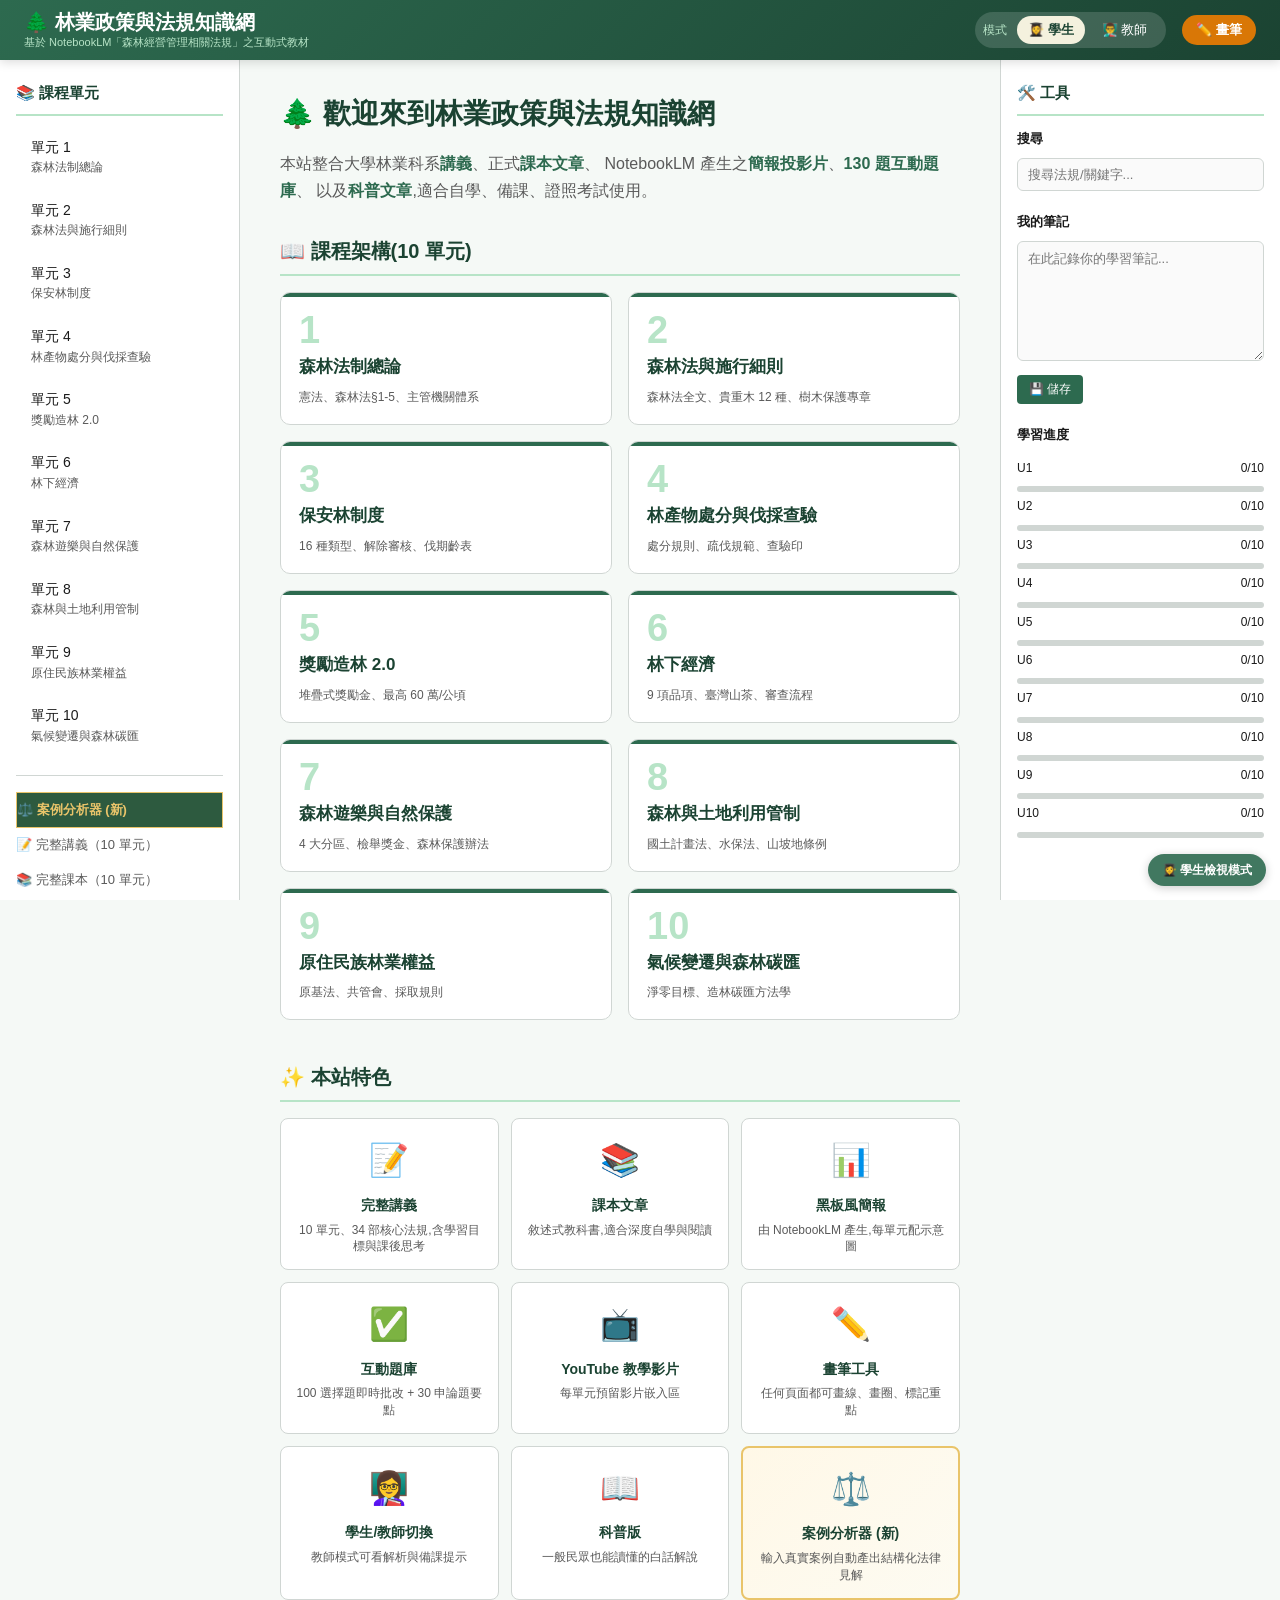
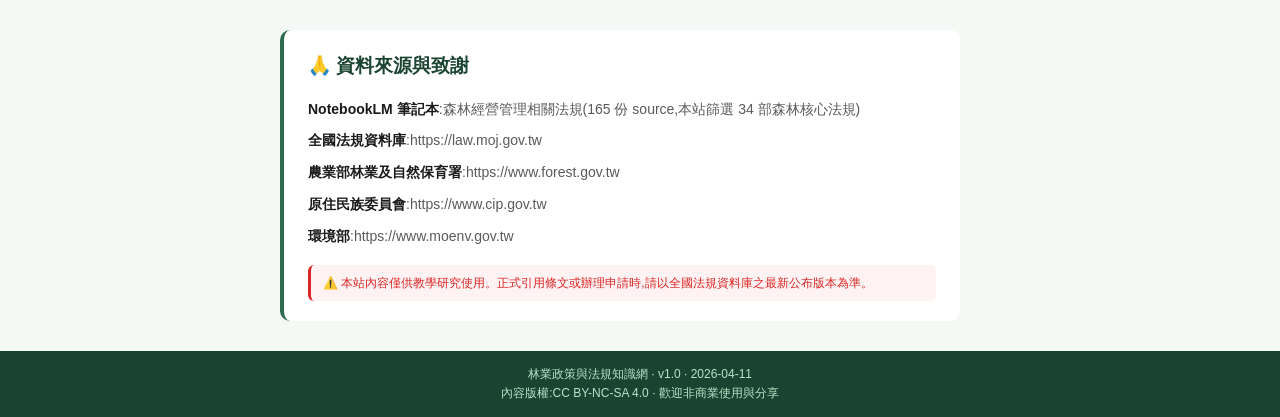
==== website/index.html @ 01d70a8e "Initial commit: 林業政策與法規知識網 10 單元互動式教材：講義、課本、簡報、影片、題庫、案例分析器 基於 NotebookLM「森林經營管理相關法規」整理" ====
<!DOCTYPE html>
<html lang="zh-Hant">
<head>
<meta charset="UTF-8">
<meta name="viewport" content="width=device-width, initial-scale=1.0">
<title>林業政策與法規知識網</title>
<link rel="stylesheet" href="assets/css/main.css?v=20260412h">
<link rel="stylesheet" href="assets/css/pen.css">
</head>
<body data-mode="student">

<!-- ========== 頂部導覽列 ========== -->
<header class="topbar">
  <div class="topbar-left">
    <h1 class="site-title">
      🌲 林業政策與法規知識網
    </h1>
    <span class="site-subtitle">基於 NotebookLM「森林經營管理相關法規」之互動式教材</span>
  </div>
  <div class="topbar-right">
    <div class="mode-switch">
      <span class="mode-label">模式</span>
      <button id="mode-student" class="mode-btn active" onclick="setMode('student')">👩‍🎓 學生</button>
      <button id="mode-teacher" class="mode-btn" onclick="setMode('teacher')">👨‍🏫 教師</button>
    </div>
    <button class="pen-toggle" onclick="togglePen()">✏️ 畫筆</button>
  </div>
</header>

<!-- ========== 三欄版面 ========== -->
<div class="layout">

  <!-- 左側:單元導覽 -->
  <aside class="sidebar-left">
    <nav>
      <h2>📚 課程單元</h2>
      <ul class="unit-list">
        <li><a href="unit-01.html" class="unit-link" data-unit="1">單元 1<br><span>森林法制總論</span></a></li>
        <li><a href="unit-02.html" class="unit-link" data-unit="2">單元 2<br><span>森林法與施行細則</span></a></li>
        <li><a href="unit-03.html" class="unit-link" data-unit="3">單元 3<br><span>保安林制度</span></a></li>
        <li><a href="unit-04.html" class="unit-link" data-unit="4">單元 4<br><span>林產物處分與伐採查驗</span></a></li>
        <li><a href="unit-05.html" class="unit-link" data-unit="5">單元 5<br><span>獎勵造林 2.0</span></a></li>
        <li><a href="unit-06.html" class="unit-link" data-unit="6">單元 6<br><span>林下經濟</span></a></li>
        <li><a href="unit-07.html" class="unit-link" data-unit="7">單元 7<br><span>森林遊樂與自然保護</span></a></li>
        <li><a href="unit-08.html" class="unit-link" data-unit="8">單元 8<br><span>森林與土地利用管制</span></a></li>
        <li><a href="unit-09.html" class="unit-link" data-unit="9">單元 9<br><span>原住民族林業權益</span></a></li>
        <li><a href="unit-10.html" class="unit-link" data-unit="10">單元 10<br><span>氣候變遷與森林碳匯</span></a></li>
      </ul>
    </nav>
    <div class="sidebar-footer">
      <a href="case-analysis.html" class="resource-link" style="background:#2d5a3f;color:#e9c46a;font-weight:700;border:1px solid #e9c46a;">⚖️ 案例分析器 (新)</a>
      <a href="reader.html?src=assets/resources/01_講義_林業政策與相關法規_完整版.md&title=📝 完整講義（10 單元）" class="resource-link">📝 完整講義（10 單元）</a>
      <a href="reader.html?src=assets/resources/02_課本文章_林業政策與相關法規_完整版.md&title=📚 完整課本（10 單元）" class="resource-link">📚 完整課本（10 單元）</a>
      <a href="reader.html?src=assets/resources/00_法規清單與架構.md&title=📋 34 部法規清單" class="resource-link">📋 34 部法規清單</a>
      <a href="reader.html?src=assets/resources/04_科普文章_森林法規入門.md&title=📖 科普文章(白話版)" class="resource-link">📖 科普文章(白話版)</a>
    </div>
  </aside>

  <!-- 中間:主要內容 -->
  <main class="content">

    <section class="hero">
      <h2>🌲 歡迎來到林業政策與法規知識網</h2>
      <p class="hero-desc">
        本站整合大學林業科系<strong>講義</strong>、正式<strong>課本文章</strong>、
        NotebookLM 產生之<strong>簡報投影片</strong>、<strong>130 題互動題庫</strong>、
        以及<strong>科普文章</strong>,適合自學、備課、證照考試使用。
      </p>

      <div class="course-overview">
        <h3>📖 課程架構(10 單元)</h3>
        <div class="unit-grid">
          <a href="unit-01.html" class="unit-card" data-unit="1">
            <div class="unit-num">1</div>
            <div class="unit-title">森林法制總論</div>
            <div class="unit-sub">憲法、森林法§1-5、主管機關體系</div>
          </a>
          <a href="unit-02.html" class="unit-card" data-unit="2">
            <div class="unit-num">2</div>
            <div class="unit-title">森林法與施行細則</div>
            <div class="unit-sub">森林法全文、貴重木 12 種、樹木保護專章</div>
          </a>
          <a href="unit-03.html" class="unit-card" data-unit="3">
            <div class="unit-num">3</div>
            <div class="unit-title">保安林制度</div>
            <div class="unit-sub">16 種類型、解除審核、伐期齡表</div>
          </a>
          <a href="unit-04.html" class="unit-card" data-unit="4">
            <div class="unit-num">4</div>
            <div class="unit-title">林產物處分與伐採查驗</div>
            <div class="unit-sub">處分規則、疏伐規範、查驗印</div>
          </a>
          <a href="unit-05.html" class="unit-card" data-unit="5">
            <div class="unit-num">5</div>
            <div class="unit-title">獎勵造林 2.0</div>
            <div class="unit-sub">堆疊式獎勵金、最高 60 萬/公頃</div>
          </a>
          <a href="unit-06.html" class="unit-card" data-unit="6">
            <div class="unit-num">6</div>
            <div class="unit-title">林下經濟</div>
            <div class="unit-sub">9 項品項、臺灣山茶、審查流程</div>
          </a>
          <a href="unit-07.html" class="unit-card" data-unit="7">
            <div class="unit-num">7</div>
            <div class="unit-title">森林遊樂與自然保護</div>
            <div class="unit-sub">4 大分區、檢舉獎金、森林保護辦法</div>
          </a>
          <a href="unit-08.html" class="unit-card" data-unit="8">
            <div class="unit-num">8</div>
            <div class="unit-title">森林與土地利用管制</div>
            <div class="unit-sub">國土計畫法、水保法、山坡地條例</div>
          </a>
          <a href="unit-09.html" class="unit-card" data-unit="9">
            <div class="unit-num">9</div>
            <div class="unit-title">原住民族林業權益</div>
            <div class="unit-sub">原基法、共管會、採取規則</div>
          </a>
          <a href="unit-10.html" class="unit-card" data-unit="10">
            <div class="unit-num">10</div>
            <div class="unit-title">氣候變遷與森林碳匯</div>
            <div class="unit-sub">淨零目標、造林碳匯方法學</div>
          </a>
        </div>
      </div>

      <div class="features">
        <h3>✨ 本站特色</h3>
        <div class="feature-grid">
          <div class="feature-card">
            <div class="feat-icon">📝</div>
            <h4>完整講義</h4>
            <p>10 單元、34 部核心法規,含學習目標與課後思考</p>
          </div>
          <div class="feature-card">
            <div class="feat-icon">📚</div>
            <h4>課本文章</h4>
            <p>敘述式教科書,適合深度自學與閱讀</p>
          </div>
          <div class="feature-card">
            <div class="feat-icon">📊</div>
            <h4>黑板風簡報</h4>
            <p>由 NotebookLM 產生,每單元配示意圖</p>
          </div>
          <div class="feature-card">
            <div class="feat-icon">✅</div>
            <h4>互動題庫</h4>
            <p>100 選擇題即時批改 + 30 申論題要點</p>
          </div>
          <div class="feature-card">
            <div class="feat-icon">📺</div>
            <h4>YouTube 教學影片</h4>
            <p>每單元預留影片嵌入區</p>
          </div>
          <div class="feature-card">
            <div class="feat-icon">✏️</div>
            <h4>畫筆工具</h4>
            <p>任何頁面都可畫線、畫圈、標記重點</p>
          </div>
          <div class="feature-card">
            <div class="feat-icon">👩‍🏫</div>
            <h4>學生/教師切換</h4>
            <p>教師模式可看解析與備課提示</p>
          </div>
          <div class="feature-card">
            <div class="feat-icon">📖</div>
            <h4>科普版</h4>
            <p>一般民眾也能讀懂的白話解說</p>
          </div>
          <a href="case-analysis.html" class="feature-card" style="text-decoration:none;color:inherit;background:linear-gradient(135deg,#fff8e7,#fdfbf2);border:2px solid #e9c46a;">
            <div class="feat-icon">⚖️</div>
            <h4>案例分析器 (新)</h4>
            <p>輸入真實案例自動產出結構化法律見解</p>
          </a>
        </div>
      </div>
    </section>

    <section class="credits">
      <h3>🙏 資料來源與致謝</h3>
      <ul>
        <li><strong>NotebookLM 筆記本</strong>:森林經營管理相關法規(165 份 source,本站篩選 34 部森林核心法規)</li>
        <li><strong>全國法規資料庫</strong>:https://law.moj.gov.tw</li>
        <li><strong>農業部林業及自然保育署</strong>:https://www.forest.gov.tw</li>
        <li><strong>原住民族委員會</strong>:https://www.cip.gov.tw</li>
        <li><strong>環境部</strong>:https://www.moenv.gov.tw</li>
      </ul>
      <p class="disclaimer">
        ⚠️ 本站內容僅供教學研究使用。正式引用條文或辦理申請時,請以全國法規資料庫之最新公布版本為準。
      </p>
    </section>
  </main>

  <!-- 右側:工具面板 -->
  <aside class="sidebar-right">
    <div class="tool-panel">
      <h3>🛠️ 工具</h3>
      <div class="tool-section">
        <h4>搜尋</h4>
        <input type="search" id="search-box" placeholder="搜尋法規/關鍵字..." oninput="searchContent(this.value)">
        <ul id="search-results"></ul>
      </div>
      <div class="tool-section">
        <h4>我的筆記</h4>
        <textarea id="user-notes" placeholder="在此記錄你的學習筆記..." rows="6"></textarea>
        <button onclick="saveNotes()" class="btn-small">💾 儲存</button>
      </div>
      <div class="tool-section">
        <h4>學習進度</h4>
        <div id="progress-display" class="progress-display">
          <!-- 由 JS 填入 -->
        </div>
      </div>
    </div>
  </aside>
</div>

<!-- ========== 畫筆工具 Canvas (固定浮層) ========== -->
<canvas id="pen-canvas" class="pen-canvas hidden"></canvas>
<div id="pen-toolbar" class="pen-toolbar hidden">
  <button class="pen-color" style="background:#000" onclick="setPenColor('#000000')" title="黑色"></button>
  <button class="pen-color" style="background:#d32f2f" onclick="setPenColor('#d32f2f')" title="紅色"></button>
  <button class="pen-color" style="background:#1976d2" onclick="setPenColor('#1976d2')" title="藍色"></button>
  <button class="pen-color" style="background:#388e3c" onclick="setPenColor('#388e3c')" title="綠色"></button>
  <button class="pen-color highlight" style="background:#fff176" onclick="setPenColor('#fff176',true)" title="螢光黃"></button>
  <input type="range" id="pen-width" min="1" max="20" value="3" onchange="setPenWidth(this.value)" title="筆粗">
  <button onclick="clearCanvas()" title="清除">🗑️</button>
  <button onclick="togglePen()" title="關閉畫筆">❌</button>
</div>

<!-- ========== Footer ========== -->
<footer class="footer">
  <p>林業政策與法規知識網 · v1.0 · 2026-04-11</p>
  <p>內容版權:CC BY-NC-SA 4.0 · 歡迎非商業使用與分享</p>
</footer>

<script src="assets/js/main.js"></script>
<script src="assets/js/pen.js"></script>
<script src="assets/js/notes.js?v=20260412h"></script>
</body>
</html>
---- website/assets/css/main.css ----
/* ========================================
   林業政策與法規知識網 - 主樣式
   版本:v1.0 · 2026-04-11
   ======================================== */

:root {
  /* 色彩系統 - 森林主題 */
  --forest-dark: #1b4332;
  --forest-main: #2d6a4f;
  --forest-mid: #52b788;
  --forest-light: #b7e4c7;
  --forest-bg: #f5f9f6;

  /* 黑板風(給簡報用) */
  --blackboard-bg: #1e3a2f;
  --chalk-white: #f4f1de;
  --chalk-yellow: #e9c46a;

  /* 中性色 */
  --text-main: #1a1a1a;
  --text-muted: #5a5a5a;
  --border: #d0d6d3;
  --card-bg: #ffffff;
  --shadow: 0 2px 8px rgba(0, 0, 0, 0.08);

  /* 功能色 */
  --accent: #d97706;
  --danger: #dc2626;
  --success: #16a34a;
  --info: #2563eb;

  /* 版面 */
  --sidebar-width: 240px;
  --right-width: 280px;
  --topbar-height: 60px;
  --footer-height: 50px;
}

/* ========== 全域重置 ========== */
* {
  margin: 0;
  padding: 0;
  box-sizing: border-box;
}

html, body {
  font-family: "Noto Sans TC", "PingFang TC", "Microsoft JhengHei", sans-serif;
  font-size: 16px;
  line-height: 1.7;
  color: var(--text-main);
  background: var(--forest-bg);
  scroll-behavior: smooth;
}

a {
  color: var(--forest-main);
  text-decoration: none;
  transition: color 0.2s;
}

a:hover {
  color: var(--forest-dark);
  text-decoration: underline;
}

/* ========== 頂部導覽列 ========== */
.topbar {
  position: fixed;
  top: 0;
  left: 0;
  right: 0;
  height: var(--topbar-height);
  background: linear-gradient(135deg, var(--forest-main) 0%, var(--forest-dark) 100%);
  color: white;
  display: flex;
  align-items: center;
  justify-content: space-between;
  padding: 0 24px;
  z-index: 100;
  box-shadow: 0 2px 10px rgba(0, 0, 0, 0.15);
}

.topbar-left {
  display: flex;
  flex-direction: column;
  line-height: 1.2;
}

.site-title {
  font-size: 20px;
  font-weight: 700;
  color: white;
}

.site-subtitle {
  font-size: 11px;
  color: var(--forest-light);
  margin-top: 2px;
}

.home-btn {
  display: inline-flex;
  align-items: center;
  gap: 4px;
  padding: 6px 14px;
  background: rgba(255,255,255,0.15);
  color: #ffffff;
  border: 1px solid rgba(233,196,106,0.4);
  border-radius: 6px;
  font-size: 14px;
  font-weight: 600;
  text-decoration: none;
  cursor: pointer;
  transition: background 0.2s, border-color 0.2s;
}
.home-btn:hover {
  background: rgba(233,196,106,0.25);
  border-color: #e9c46a;
  color: #fff;
}

.topbar-right {
  display: flex;
  align-items: center;
  gap: 16px;
}

.mode-switch {
  display: flex;
  align-items: center;
  gap: 6px;
  background: rgba(255, 255, 255, 0.15);
  padding: 4px 8px;
  border-radius: 20px;
}

.mode-label {
  font-size: 12px;
  color: var(--forest-light);
  margin-right: 4px;
}

.mode-btn {
  background: transparent;
  color: white;
  border: 1px solid transparent;
  padding: 4px 10px;
  border-radius: 14px;
  font-size: 13px;
  cursor: pointer;
  transition: all 0.2s;
}

.mode-btn.active {
  background: var(--chalk-white);
  color: var(--forest-dark);
  font-weight: 700;
}

.pen-toggle {
  background: var(--accent);
  color: white;
  border: none;
  padding: 6px 14px;
  border-radius: 20px;
  font-size: 13px;
  font-weight: 600;
  cursor: pointer;
  transition: transform 0.15s;
}

.pen-toggle:hover {
  transform: translateY(-1px);
}

/* ========== 三欄版面 ========== */
.layout {
  display: grid;
  grid-template-columns: var(--sidebar-width) 1fr var(--right-width);
  margin-top: var(--topbar-height);
  min-height: calc(100vh - var(--topbar-height) - var(--footer-height));
}

/* ========== 左側:單元導覽 ========== */
.sidebar-left {
  background: white;
  border-right: 1px solid var(--border);
  padding: 20px 16px;
  position: sticky;
  top: var(--topbar-height);
  height: calc(100vh - var(--topbar-height));
  overflow-y: auto;
}

.sidebar-left h2 {
  font-size: 15px;
  color: var(--forest-dark);
  margin-bottom: 12px;
  padding-bottom: 8px;
  border-bottom: 2px solid var(--forest-light);
}

.unit-list {
  list-style: none;
}

.unit-link {
  display: block;
  padding: 10px 12px;
  margin-bottom: 4px;
  border-radius: 6px;
  color: var(--text-main);
  font-size: 14px;
  line-height: 1.4;
  transition: all 0.15s;
  border-left: 3px solid transparent;
}

.unit-link:hover {
  background: var(--forest-light);
  color: var(--forest-dark);
  border-left-color: var(--forest-main);
  text-decoration: none;
}

.unit-link.active {
  background: var(--forest-main);
  color: white;
  border-left-color: var(--chalk-yellow);
  font-weight: 600;
}

.unit-link span {
  font-size: 12px;
  color: var(--text-muted);
  font-weight: 400;
}

.unit-link.active span {
  color: var(--forest-light);
}

.sidebar-footer {
  margin-top: 20px;
  padding-top: 16px;
  border-top: 1px solid var(--border);
}

.resource-link {
  display: block;
  font-size: 13px;
  padding: 6px 0;
  color: var(--text-muted);
}

/* ========== 中間:主要內容 ========== */
.content {
  padding: 30px 40px;
  max-width: 100%;
  overflow-x: hidden;
}

.hero h2 {
  font-size: 28px;
  color: var(--forest-dark);
  margin-bottom: 12px;
}

.hero-desc {
  font-size: 16px;
  color: var(--text-muted);
  margin-bottom: 30px;
  max-width: 800px;
}

.hero-desc strong {
  color: var(--forest-main);
}

/* 單元卡片網格 */
.course-overview h3 {
  font-size: 20px;
  color: var(--forest-dark);
  margin-bottom: 16px;
  padding-bottom: 6px;
  border-bottom: 2px solid var(--forest-light);
}

.unit-grid {
  display: grid;
  grid-template-columns: repeat(auto-fill, minmax(230px, 1fr));
  gap: 16px;
  margin-bottom: 40px;
}

.unit-card {
  background: var(--card-bg);
  border: 1px solid var(--border);
  border-radius: 10px;
  padding: 18px;
  text-decoration: none;
  color: var(--text-main);
  transition: all 0.2s;
  position: relative;
  overflow: hidden;
}

.unit-card::before {
  content: "";
  position: absolute;
  top: 0;
  left: 0;
  right: 0;
  height: 4px;
  background: var(--forest-main);
}

.unit-card:hover {
  transform: translateY(-3px);
  box-shadow: 0 6px 16px rgba(45, 106, 79, 0.2);
  text-decoration: none;
}

.unit-num {
  font-size: 38px;
  font-weight: 900;
  color: var(--forest-light);
  line-height: 1;
}

.unit-title {
  font-size: 17px;
  font-weight: 700;
  color: var(--forest-dark);
  margin-top: 4px;
}

.unit-sub {
  font-size: 12px;
  color: var(--text-muted);
  margin-top: 6px;
  line-height: 1.5;
}

/* 特色功能 */
.features h3 {
  font-size: 20px;
  color: var(--forest-dark);
  margin-bottom: 16px;
  padding-bottom: 6px;
  border-bottom: 2px solid var(--forest-light);
}

.feature-grid {
  display: grid;
  grid-template-columns: repeat(auto-fill, minmax(180px, 1fr));
  gap: 12px;
  margin-bottom: 30px;
}

.feature-card {
  background: var(--card-bg);
  border-radius: 8px;
  padding: 14px;
  text-align: center;
  border: 1px solid var(--border);
}

.feat-icon {
  font-size: 32px;
  margin-bottom: 6px;
}

.feature-card h4 {
  font-size: 14px;
  color: var(--forest-dark);
  margin-bottom: 4px;
}

.feature-card p {
  font-size: 12px;
  color: var(--text-muted);
  line-height: 1.4;
}

/* Credits 區塊 */
.credits {
  background: white;
  border-radius: 10px;
  padding: 20px 24px;
  margin-top: 20px;
  border-left: 4px solid var(--forest-main);
}

.credits h3 {
  color: var(--forest-dark);
  margin-bottom: 12px;
}

.credits ul {
  list-style: none;
  margin-bottom: 12px;
}

.credits li {
  padding: 4px 0;
  font-size: 14px;
  color: var(--text-muted);
}

.credits strong {
  color: var(--text-main);
}

.disclaimer {
  font-size: 12px;
  color: var(--danger);
  padding: 8px 12px;
  background: #fef2f2;
  border-radius: 6px;
  border-left: 3px solid var(--danger);
}

/* ========== 右側:工具面板 ========== */
.sidebar-right {
  background: white;
  border-left: 1px solid var(--border);
  padding: 20px 16px;
  position: sticky;
  top: var(--topbar-height);
  height: calc(100vh - var(--topbar-height));
  overflow-y: auto;
}

.tool-panel h3 {
  font-size: 15px;
  color: var(--forest-dark);
  margin-bottom: 12px;
  padding-bottom: 8px;
  border-bottom: 2px solid var(--forest-light);
}

.tool-section {
  margin-bottom: 20px;
}

.tool-section h4 {
  font-size: 13px;
  color: var(--text-main);
  margin-bottom: 8px;
}

#search-box,
#user-notes {
  width: 100%;
  padding: 8px 10px;
  border: 1px solid var(--border);
  border-radius: 6px;
  font-family: inherit;
  font-size: 13px;
  background: #fafafa;
}

#search-box:focus,
#user-notes:focus {
  outline: none;
  border-color: var(--forest-main);
  background: white;
}

#user-notes {
  resize: vertical;
  min-height: 120px;
}

#search-results {
  list-style: none;
  margin-top: 8px;
}

#search-results li {
  padding: 6px;
  font-size: 12px;
  border-bottom: 1px dashed var(--border);
}

.btn-small {
  background: var(--forest-main);
  color: white;
  border: none;
  padding: 6px 12px;
  border-radius: 4px;
  font-size: 12px;
  cursor: pointer;
  margin-top: 6px;
}

.btn-small:hover {
  background: var(--forest-dark);
}

.progress-display {
  font-size: 12px;
}

.progress-item {
  display: flex;
  align-items: center;
  justify-content: space-between;
  padding: 4px 0;
}

.progress-bar {
  height: 6px;
  background: var(--border);
  border-radius: 3px;
  overflow: hidden;
  margin-top: 4px;
}

.progress-fill {
  height: 100%;
  background: var(--forest-main);
  transition: width 0.3s;
}

/* ========== 教師模式 ========== */
body[data-mode="teacher"] .teacher-only {
  display: block;
}

body[data-mode="student"] .teacher-only {
  display: none;
}

.teacher-only {
  background: #fef3c7;
  border-left: 4px solid var(--accent);
  padding: 12px 16px;
  margin: 16px 0;
  border-radius: 4px;
}

.teacher-only::before {
  content: "👨‍🏫 教師備註:";
  font-weight: 700;
  color: var(--accent);
  display: block;
  margin-bottom: 4px;
}

/* ---------- 後臺管理元件(僅教師可見/可用)---------- */
/* .teacher-edit: 只有教師模式才顯示的「編輯/上傳/管理」元件 */
body[data-mode="student"] .teacher-edit,
body[data-mode="student"] .teacher-edit-inline {
  display: none !important;
}
body[data-mode="teacher"] .teacher-edit {
  display: block;
}
body[data-mode="teacher"] .teacher-edit-inline {
  display: inline-flex;
}

/* .student-note: 學生模式下顯示,教師模式下隱藏(例如「請切換至教師模式」提示)*/
body[data-mode="teacher"] .student-note {
  display: none;
}
body[data-mode="student"] .student-note {
  display: block;
}

/* 教師後臺卡片外框 */
.teacher-edit {
  background: linear-gradient(135deg, rgba(233, 196, 106, 0.12), rgba(30, 58, 47, 0.05));
  border: 1px dashed #d4a841;
  border-radius: 10px;
  padding: 16px 18px;
  margin: 14px 0;
  position: relative;
}
.teacher-edit::before {
  content: "🛠️ 教師後臺管理";
  display: block;
  font-size: 12px;
  font-weight: 700;
  color: #8a5a10;
  margin-bottom: 10px;
  letter-spacing: 1px;
}

/* 學生提示訊息 */
.student-note {
  background: #e8f5e9;
  border-left: 4px solid #2d6a4f;
  padding: 10px 14px;
  color: #1e3a2f;
  font-size: 14px;
  border-radius: 4px;
  margin: 12px 0;
}
.student-note::before {
  content: "👩‍🎓 學生檢視模式:";
  font-weight: 700;
  color: #2d6a4f;
  margin-right: 6px;
}

/* 學生模式下,disable 所有可編輯控制項(保險措施)*/
body[data-mode="student"] input[type="text"].teacher-input,
body[data-mode="student"] textarea.teacher-input,
body[data-mode="student"] button.teacher-btn {
  pointer-events: none;
  opacity: 0.5;
  cursor: not-allowed;
}

/* 教師模式徽章(右下角浮動提示)*/
body[data-mode="teacher"]::after {
  content: "🛠️ 教師模式";
  position: fixed;
  right: 14px;
  bottom: 14px;
  background: #e9c46a;
  color: #1e3a2f;
  padding: 6px 14px;
  border-radius: 20px;
  font-size: 12px;
  font-weight: 700;
  box-shadow: 0 2px 10px rgba(0, 0, 0, 0.2);
  z-index: 9999;
  pointer-events: none;
}
body[data-mode="student"]::after {
  content: "👩‍🎓 學生檢視模式";
  position: fixed;
  right: 14px;
  bottom: 14px;
  background: rgba(45, 106, 79, 0.9);
  color: #fff;
  padding: 6px 14px;
  border-radius: 20px;
  font-size: 12px;
  font-weight: 600;
  box-shadow: 0 2px 10px rgba(0, 0, 0, 0.2);
  z-index: 9999;
  pointer-events: none;
}

/* ========== 單元頁面共用樣式 ========== */
.unit-header {
  background: linear-gradient(135deg, var(--forest-main) 0%, var(--forest-dark) 100%);
  color: white;
  padding: 30px 40px;
  margin: -30px -40px 30px -40px;
  border-radius: 0 0 12px 12px;
}

.unit-header h1 {
  font-size: 28px;
  margin-bottom: 8px;
}

.unit-header .unit-subtitle {
  font-size: 15px;
  color: var(--forest-light);
}

/* 內容分頁標籤 */
.tabs {
  display: flex;
  border-bottom: 2px solid var(--border);
  margin-bottom: 24px;
  gap: 2px;
}

.tab-btn {
  background: transparent;
  border: none;
  padding: 12px 24px;
  font-size: 15px;
  font-weight: 600;
  color: var(--text-muted);
  cursor: pointer;
  border-bottom: 3px solid transparent;
  margin-bottom: -2px;
  transition: all 0.2s;
}

.tab-btn:hover {
  color: var(--forest-main);
}

.tab-btn.active {
  color: var(--forest-dark);
  border-bottom-color: var(--forest-main);
}

.tab-content {
  display: none;
  padding: 20px 0;
}

.tab-content.active {
  display: block;
}

/* 內容文字 */
.lecture-body h1,
.lecture-body h2,
.lecture-body h3,
.lecture-body h4 {
  color: var(--forest-dark);
  margin: 20px 0 12px 0;
}

.lecture-body h2 {
  font-size: 22px;
  border-bottom: 2px solid var(--forest-light);
  padding-bottom: 4px;
}

.lecture-body h3 {
  font-size: 18px;
}

.lecture-body h4 {
  font-size: 15px;
}

.lecture-body p {
  margin: 12px 0;
}

.lecture-body ul,
.lecture-body ol {
  padding-left: 24px;
  margin: 12px 0;
}

.lecture-body li {
  margin: 6px 0;
}

.lecture-body strong {
  color: var(--forest-dark);
}

.lecture-body table {
  border-collapse: collapse;
  width: 100%;
  margin: 16px 0;
  font-size: 14px;
  background: white;
}

.lecture-body th {
  background: var(--forest-main);
  color: white;
  padding: 10px;
  text-align: left;
  border: 1px solid var(--forest-dark);
}

.lecture-body td {
  padding: 8px 10px;
  border: 1px solid var(--border);
}

.lecture-body tr:nth-child(even) td {
  background: var(--forest-bg);
}

/* YouTube 影片嵌入區 */
.video-section {
  background: white;
  border-radius: 10px;
  padding: 20px;
  margin: 20px 0;
  border: 1px solid var(--border);
}

.video-section h3 {
  color: var(--forest-dark);
  margin-bottom: 12px;
}

.video-placeholder {
  aspect-ratio: 16 / 9;
  background: #2a2a2a;
  border-radius: 6px;
  display: flex;
  align-items: center;
  justify-content: center;
  color: #999;
  font-size: 16px;
  position: relative;
  border: 2px dashed #444;
}

.video-placeholder::before {
  content: "📺";
  font-size: 64px;
  margin-right: 12px;
}

.video-iframe {
  width: 100%;
  aspect-ratio: 16 / 9;
  border: none;
  border-radius: 6px;
}

.video-list {
  margin-top: 12px;
}

.video-item {
  display: flex;
  align-items: center;
  gap: 10px;
  padding: 8px;
  background: #fafafa;
  border-radius: 6px;
  margin-bottom: 6px;
  font-size: 13px;
}

.video-item input {
  flex: 1;
  padding: 6px;
  border: 1px solid var(--border);
  border-radius: 4px;
}

/* 簡報區 */
.slide-section {
  background: white;
  border-radius: 10px;
  padding: 20px;
  margin: 20px 0;
  border: 1px solid var(--border);
}

.slide-section h3 {
  color: var(--forest-dark);
  margin-bottom: 12px;
}

.slide-status {
  padding: 12px 16px;
  background: #fef3c7;
  border-radius: 6px;
  font-size: 14px;
  color: var(--text-muted);
  text-align: center;
  border: 2px dashed var(--accent);
}

/* 簡報已就緒狀態 */
.slide-status.slide-ready {
  background: #e7f5ea;
  color: var(--forest-dark);
  border: 2px solid var(--forest-main);
  font-weight: 600;
}

/* 簡報下載卡片 */
.slide-card {
  display: flex;
  align-items: center;
  gap: 16px;
  margin-top: 16px;
  padding: 18px 20px;
  background: linear-gradient(135deg, #1e3a2f 0%, #2d6a4f 100%);
  color: #f4f1de;
  border-radius: 10px;
  box-shadow: 0 4px 12px rgba(0, 0, 0, 0.15);
}

.slide-card-icon {
  font-size: 42px;
  line-height: 1;
  flex-shrink: 0;
}

.slide-card-info {
  flex: 1;
  min-width: 0;
}

.slide-card-title {
  font-size: 16px;
  font-weight: 700;
  color: #f4f1de;
  margin-bottom: 4px;
}

.slide-card-meta {
  font-size: 12px;
  color: #e9c46a;
  opacity: 0.9;
}

.slide-download-btn {
  flex-shrink: 0;
  background: #e9c46a !important;
  color: #1e3a2f !important;
  border: none !important;
  font-weight: 700 !important;
  text-decoration: none !important;
  padding: 10px 20px !important;
  border-radius: 6px !important;
  transition: transform 0.15s, box-shadow 0.15s;
}

.slide-download-btn:hover {
  transform: translateY(-2px);
  box-shadow: 0 4px 10px rgba(0, 0, 0, 0.2);
}

.slide-tip {
  margin-top: 12px;
  font-size: 13px;
  color: var(--text-muted);
  padding: 8px 12px;
  background: #f8f9f6;
  border-left: 3px solid var(--forest-main);
  border-radius: 4px;
}

@media (max-width: 600px) {
  .slide-card {
    flex-direction: column;
    text-align: center;
  }
}

/* ================================================================
 * 內嵌 PDF 簡報播放器(PDF.js)
 * ================================================================ */
.slide-viewer {
  margin-top: 20px;
  background: #0f2118;
  border-radius: 12px;
  padding: 16px;
  box-shadow: 0 6px 20px rgba(0, 0, 0, 0.18);
  position: relative;
}

.slide-viewer-stage {
  position: relative;
  width: 100%;
  aspect-ratio: 16 / 9;
  display: flex;
  align-items: center;
  justify-content: center;
  background: #1e3a2f;
  border-radius: 8px;
  padding: 0;
  overflow: hidden;
}

#slide-canvas {
  display: block;
  max-width: 100%;
  max-height: 100%;
  width: auto;
  height: auto;
  border-radius: 4px;
  background: #1e3a2f;
  box-shadow: 0 2px 10px rgba(0, 0, 0, 0.3);
}

.slide-loading {
  position: absolute;
  top: 50%;
  left: 50%;
  transform: translate(-50%, -50%);
  color: #e9c46a;
  font-size: 15px;
  text-align: center;
  padding: 20px;
  background: rgba(30, 58, 47, 0.85);
  border-radius: 8px;
  border: 1px dashed #e9c46a;
}

.slide-toolbar {
  display: flex;
  align-items: center;
  justify-content: space-between;
  gap: 10px;
  margin-top: 12px;
  padding: 10px 14px;
  background: #1e3a2f;
  border-radius: 8px;
  color: #f4f1de;
  flex-wrap: wrap;
}

.slide-toolbar-nav {
  display: flex;
  align-items: center;
  gap: 6px;
}

.slide-nav-btn {
  background: #e9c46a;
  color: #1e3a2f;
  border: none;
  padding: 8px 14px;
  border-radius: 6px;
  font-weight: 700;
  font-size: 14px;
  cursor: pointer;
  transition: transform 0.1s, box-shadow 0.15s, opacity 0.15s;
  font-family: inherit;
}

.slide-nav-btn:hover:not(:disabled) {
  transform: translateY(-1px);
  box-shadow: 0 3px 8px rgba(0, 0, 0, 0.25);
}

.slide-nav-btn:active:not(:disabled) {
  transform: translateY(0);
}

.slide-nav-btn:disabled {
  opacity: 0.35;
  cursor: not-allowed;
}

.slide-nav-btn.icon-only {
  padding: 8px 10px;
  font-size: 13px;
}

.slide-pager {
  font-size: 15px;
  font-weight: 700;
  color: #f4f1de;
  letter-spacing: 1px;
  min-width: 80px;
  text-align: center;
}

.slide-pager #slide-page-cur {
  color: #e9c46a;
  font-size: 18px;
}

.slide-shortcut-hint {
  font-size: 11px;
  color: #9ab0a1;
  text-align: center;
  margin-top: 8px;
  letter-spacing: 0.5px;
}

.slide-shortcut-hint kbd {
  background: #2d6a4f;
  color: #f4f1de;
  padding: 1px 6px;
  border-radius: 3px;
  font-size: 10px;
  border: 1px solid #3d7a5f;
  margin: 0 2px;
}

@media (max-width: 600px) {
  .slide-toolbar {
    flex-direction: column;
  }
}

/* 題庫區 */
.quiz-section {
  background: white;
  border-radius: 10px;
  padding: 20px;
  margin: 20px 0;
  border: 1px solid var(--border);
}

.quiz-section h3 {
  color: var(--forest-dark);
  margin-bottom: 16px;
}

.question {
  background: var(--forest-bg);
  border-radius: 8px;
  padding: 16px 20px;
  margin-bottom: 16px;
  border-left: 4px solid var(--forest-main);
}

.question-text {
  font-weight: 600;
  margin-bottom: 12px;
  color: var(--text-main);
}

.question-options {
  list-style: none;
  padding: 0;
}

.question-options li {
  padding: 8px 12px;
  margin: 4px 0;
  background: white;
  border: 1px solid var(--border);
  border-radius: 6px;
  cursor: pointer;
  transition: all 0.15s;
  font-size: 14px;
}

.question-options li:hover {
  background: var(--forest-light);
  border-color: var(--forest-main);
}

.question-options li.selected {
  background: var(--info);
  color: white;
  border-color: var(--info);
}

.question-options li.correct {
  background: var(--success);
  color: white;
  border-color: var(--success);
}

.question-options li.wrong {
  background: var(--danger);
  color: white;
  border-color: var(--danger);
}

.question-explain {
  margin-top: 12px;
  padding: 12px;
  background: #e0f2fe;
  border-left: 3px solid var(--info);
  font-size: 13px;
  color: var(--text-main);
  border-radius: 4px;
  display: none;
}

.question.answered .question-explain {
  display: block;
}

.essay-question {
  background: #fef3c7;
  border-radius: 8px;
  padding: 16px 20px;
  margin-bottom: 16px;
  border-left: 4px solid var(--accent);
}

.essay-points {
  margin-top: 10px;
  padding: 12px;
  background: white;
  border-radius: 4px;
  font-size: 13px;
}

.essay-points ul {
  padding-left: 20px;
}

body[data-mode="student"] .essay-points {
  display: none;
}

.quiz-summary {
  background: var(--forest-light);
  padding: 16px 20px;
  border-radius: 8px;
  margin-top: 20px;
  text-align: center;
  font-size: 16px;
  font-weight: 600;
  color: var(--forest-dark);
}

/* ========== Footer ========== */
.footer {
  background: var(--forest-dark);
  color: var(--forest-light);
  text-align: center;
  padding: 14px 20px;
  font-size: 12px;
  line-height: 1.6;
}

/* ========== RWD ========== */
@media (max-width: 1100px) {
  .layout {
    grid-template-columns: var(--sidebar-width) 1fr;
  }
  .sidebar-right {
    display: none;
  }
}

@media (max-width: 760px) {
  .layout {
    grid-template-columns: 1fr;
  }
  .sidebar-left {
    display: none;
  }
  .content {
    padding: 20px;
  }
  .site-subtitle {
    display: none;
  }
}

/* ================================================================
 * 筆記儲存對話框(notes.js 使用)
 * ================================================================ */
.notes-save-dialog {
  display: none;
  position: fixed;
  inset: 0;
  z-index: 99999;
  font-family: "Noto Sans TC", "PingFang TC", "Microsoft JhengHei", sans-serif;
}
.notes-save-dialog[data-open="1"] {
  display: block;
}
.notes-save-dialog .nsd-mask {
  position: absolute;
  inset: 0;
  background: rgba(20, 30, 25, 0.55);
  backdrop-filter: blur(2px);
  -webkit-backdrop-filter: blur(2px);
}
.notes-save-dialog .nsd-box {
  position: absolute;
  top: 50%;
  left: 50%;
  transform: translate(-50%, -50%);
  background: #ffffff;
  border-radius: 14px;
  box-shadow: 0 20px 60px rgba(0, 0, 0, 0.4);
  width: min(92vw, 480px);
  padding: 26px 30px 22px;
  border-top: 6px solid #1e3a2f;
  animation: nsd-pop 0.18s ease-out;
}
@keyframes nsd-pop {
  from { opacity: 0; transform: translate(-50%, -46%) scale(0.96); }
  to   { opacity: 1; transform: translate(-50%, -50%) scale(1); }
}
.notes-save-dialog .nsd-title {
  font-size: 19px;
  font-weight: 700;
  color: #1e3a2f;
  margin-bottom: 6px;
}
.notes-save-dialog .nsd-desc {
  font-size: 13px;
  color: #5a6a60;
  margin-bottom: 18px;
  line-height: 1.6;
}
.notes-save-dialog .nsd-options {
  display: flex;
  flex-direction: column;
  gap: 8px;
  margin-bottom: 18px;
}
.notes-save-dialog .nsd-opt {
  display: grid;
  grid-template-columns: 20px 1fr;
  grid-template-rows: auto auto;
  column-gap: 10px;
  row-gap: 2px;
  align-items: center;
  padding: 10px 14px;
  border: 2px solid #e0e0d6;
  border-radius: 8px;
  cursor: pointer;
  transition: all 0.15s ease;
  background: #faf8f0;
}
.notes-save-dialog .nsd-opt:hover {
  border-color: #e9c46a;
  background: #fff7dc;
}
.notes-save-dialog .nsd-opt input[type="radio"] {
  grid-row: 1 / span 2;
  grid-column: 1;
  width: 16px;
  height: 16px;
  accent-color: #2d6a4f;
  cursor: pointer;
}
.notes-save-dialog .nsd-opt input[type="radio"]:checked ~ .nsd-opt-title {
  color: #1e3a2f;
}
.notes-save-dialog .nsd-opt:has(input:checked) {
  border-color: #2d6a4f;
  background: #eaf5ee;
}
.notes-save-dialog .nsd-opt-title {
  grid-row: 1;
  grid-column: 2;
  font-weight: 700;
  font-size: 14px;
  color: #1e3a2f;
}
.notes-save-dialog .nsd-opt-hint {
  grid-row: 2;
  grid-column: 2;
  font-size: 12px;
  color: #6a7a70;
}
.notes-save-dialog .nsd-actions {
  display: flex;
  justify-content: flex-end;
  gap: 10px;
  margin-top: 6px;
}
.notes-save-dialog .nsd-btn {
  padding: 9px 18px;
  border-radius: 6px;
  font-size: 14px;
  font-weight: 700;
  cursor: pointer;
  border: 2px solid transparent;
  font-family: inherit;
  transition: all 0.15s ease;
}
.notes-save-dialog .nsd-btn-cancel {
  background: transparent;
  color: #5a6a60;
  border-color: #c8d0c0;
}
.notes-save-dialog .nsd-btn-cancel:hover {
  background: #f0f0e8;
}
.notes-save-dialog .nsd-btn-save {
  background: #2d6a4f;
  color: #f4f1de;
  border-color: #2d6a4f;
}
.notes-save-dialog .nsd-btn-save:hover:not(:disabled) {
  background: #3a8761;
  transform: translateY(-1px);
  box-shadow: 0 4px 10px rgba(45, 106, 79, 0.3);
}
.notes-save-dialog .nsd-btn-save:disabled {
  opacity: 0.6;
  cursor: not-allowed;
}
.notes-save-dialog .nsd-status {
  margin-top: 12px;
  font-size: 12.5px;
  color: #5a6a60;
  min-height: 18px;
  text-align: center;
  line-height: 1.5;
}
@media (max-width: 600px) {
  .notes-save-dialog .nsd-box {
    padding: 22px 20px 18px;
  }
  .notes-save-dialog .nsd-title { font-size: 17px; }
}
---- website/assets/css/pen.css ----
/* ========================================
   畫筆工具樣式
   ======================================== */

.pen-canvas {
  position: fixed;
  top: 0;
  left: 0;
  width: 100vw;
  height: 100vh;
  z-index: 9999;
  cursor: crosshair;
  pointer-events: auto;
}

.pen-canvas.hidden {
  display: none;
}

.pen-toolbar {
  position: fixed;
  top: 70px;
  right: 16px;
  background: white;
  padding: 10px;
  border-radius: 10px;
  box-shadow: 0 4px 20px rgba(0, 0, 0, 0.25);
  z-index: 10000;
  display: flex;
  align-items: center;
  gap: 6px;
  border: 2px solid #2d6a4f;
}

.pen-toolbar.hidden {
  display: none;
}

.pen-color {
  width: 28px;
  height: 28px;
  border-radius: 50%;
  border: 2px solid #ccc;
  cursor: pointer;
  transition: transform 0.1s;
}

.pen-color:hover {
  transform: scale(1.15);
}

.pen-color.active {
  border-color: #000;
  box-shadow: 0 0 0 2px #2d6a4f;
}

.pen-color.highlight {
  opacity: 0.7;
}

#pen-width {
  width: 70px;
}

.pen-toolbar button {
  background: transparent;
  border: 1px solid transparent;
  font-size: 18px;
  cursor: pointer;
  padding: 4px 6px;
  border-radius: 4px;
}

.pen-toolbar button:hover {
  background: #f0f0f0;
}
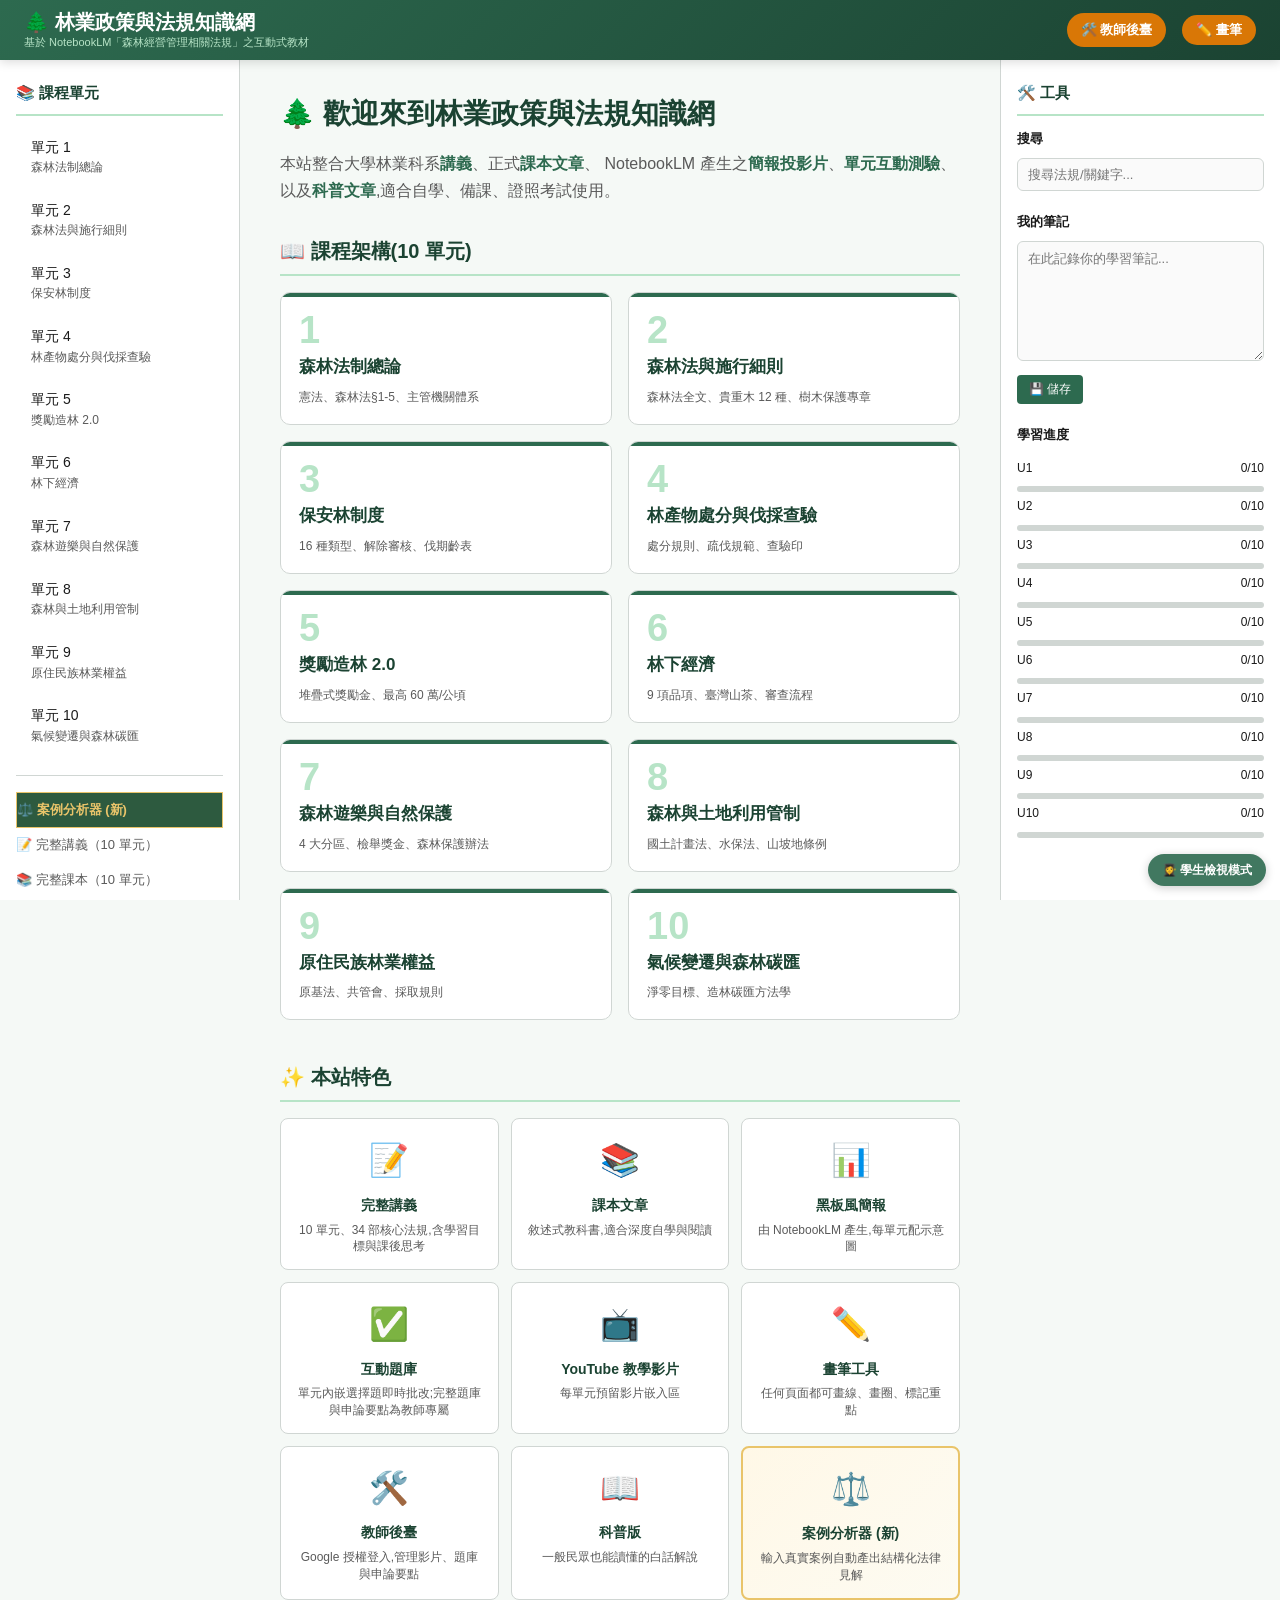
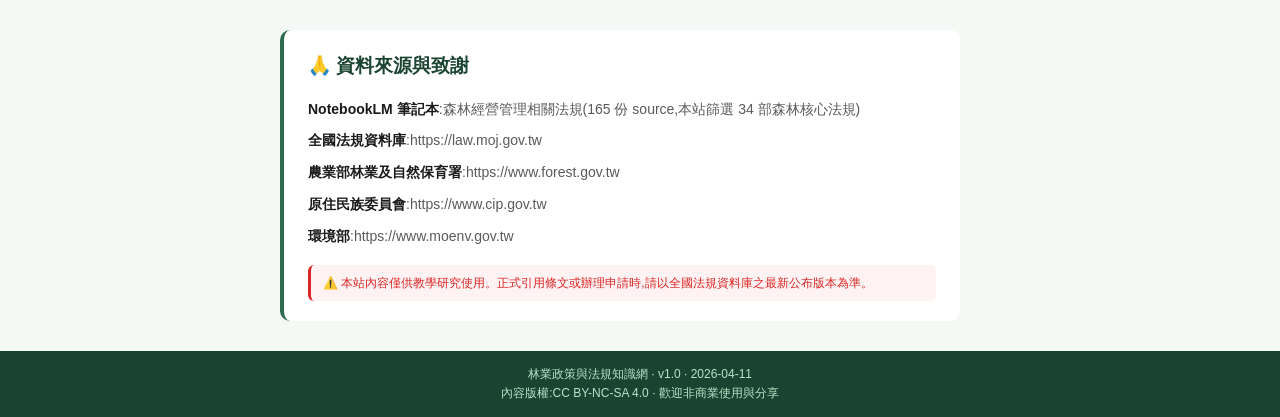
==== commit dbd0ec3b: "系統收尾:後臺入口、email 大小寫一致、快取版號、首頁文案 - index.html 新增「教師後臺」入口連結;移除已無意義的學生/教師視覺切換 - auth.js 白名單查詢統一小寫(與 adm" ====
--- a/website/index.html
+++ b/website/index.html
@@ -4,7 +4,7 @@
 <meta charset="UTF-8">
 <meta name="viewport" content="width=device-width, initial-scale=1.0">
 <title>林業政策與法規知識網</title>
-<link rel="stylesheet" href="assets/css/main.css?v=20260412h">
+<link rel="stylesheet" href="assets/css/main.css?v=20260517c">
 <link rel="stylesheet" href="assets/css/pen.css">
 </head>
 <body data-mode="student">
@@ -18,11 +18,7 @@
     <span class="site-subtitle">基於 NotebookLM「森林經營管理相關法規」之互動式教材</span>
   </div>
   <div class="topbar-right">
-    <div class="mode-switch">
-      <span class="mode-label">模式</span>
-      <button id="mode-student" class="mode-btn active" onclick="setMode('student')">👩‍🎓 學生</button>
-      <button id="mode-teacher" class="mode-btn" onclick="setMode('teacher')">👨‍🏫 教師</button>
-    </div>
+    <a class="pen-toggle" href="admin.html" style="text-decoration:none;" title="教師後臺(需 Google 授權登入)">🛠️ 教師後臺</a>
     <button class="pen-toggle" onclick="togglePen()">✏️ 畫筆</button>
   </div>
 </header>
@@ -63,7 +59,7 @@
       <h2>🌲 歡迎來到林業政策與法規知識網</h2>
       <p class="hero-desc">
         本站整合大學林業科系<strong>講義</strong>、正式<strong>課本文章</strong>、
-        NotebookLM 產生之<strong>簡報投影片</strong>、<strong>130 題互動題庫</strong>、
+        NotebookLM 產生之<strong>簡報投影片</strong>、<strong>單元互動測驗</strong>、
         以及<strong>科普文章</strong>,適合自學、備課、證照考試使用。
       </p>
 
@@ -144,7 +140,7 @@
           <div class="feature-card">
             <div class="feat-icon">✅</div>
             <h4>互動題庫</h4>
-            <p>100 選擇題即時批改 + 30 申論題要點</p>
+            <p>單元內嵌選擇題即時批改;完整題庫與申論要點為教師專屬</p>
           </div>
           <div class="feature-card">
             <div class="feat-icon">📺</div>
@@ -157,9 +153,9 @@
             <p>任何頁面都可畫線、畫圈、標記重點</p>
           </div>
           <div class="feature-card">
-            <div class="feat-icon">👩‍🏫</div>
-            <h4>學生/教師切換</h4>
-            <p>教師模式可看解析與備課提示</p>
+            <div class="feat-icon">🛠️</div>
+            <h4>教師後臺</h4>
+            <p>Google 授權登入,管理影片、題庫與申論要點</p>
           </div>
           <div class="feature-card">
             <div class="feat-icon">📖</div>
--- a/website/assets/css/main.css
+++ b/website/assets/css/main.css
@@ -1181,6 +1181,23 @@
   display: none;
 }
 
+/* ---- Firebase 動態注入的申論參考要點(僅授權教師可取得內容)---- */
+/* 不綁 data-mode:此區塊只有在 Firebase 驗證為授權教師時才會被 JS 填入 */
+.fl-essay-slot:empty { display: none; }
+.fl-essay-points {
+  margin-top: 10px;
+  padding: 12px 14px;
+  background: linear-gradient(135deg, rgba(233, 196, 106, 0.14), rgba(30, 58, 47, 0.05));
+  border: 1px dashed #d4a841;
+  border-radius: 6px;
+  font-size: 13px;
+  color: #1e3a2f;
+}
+.fl-essay-points ul { padding-left: 20px; margin: 8px 0 0; }
+.fl-essay-points .fl-essay-h {
+  margin: 6px 0; font-weight: 600; color: #8a5a10;
+}
+
 .quiz-summary {
   background: var(--forest-light);
   padding: 16px 20px;
